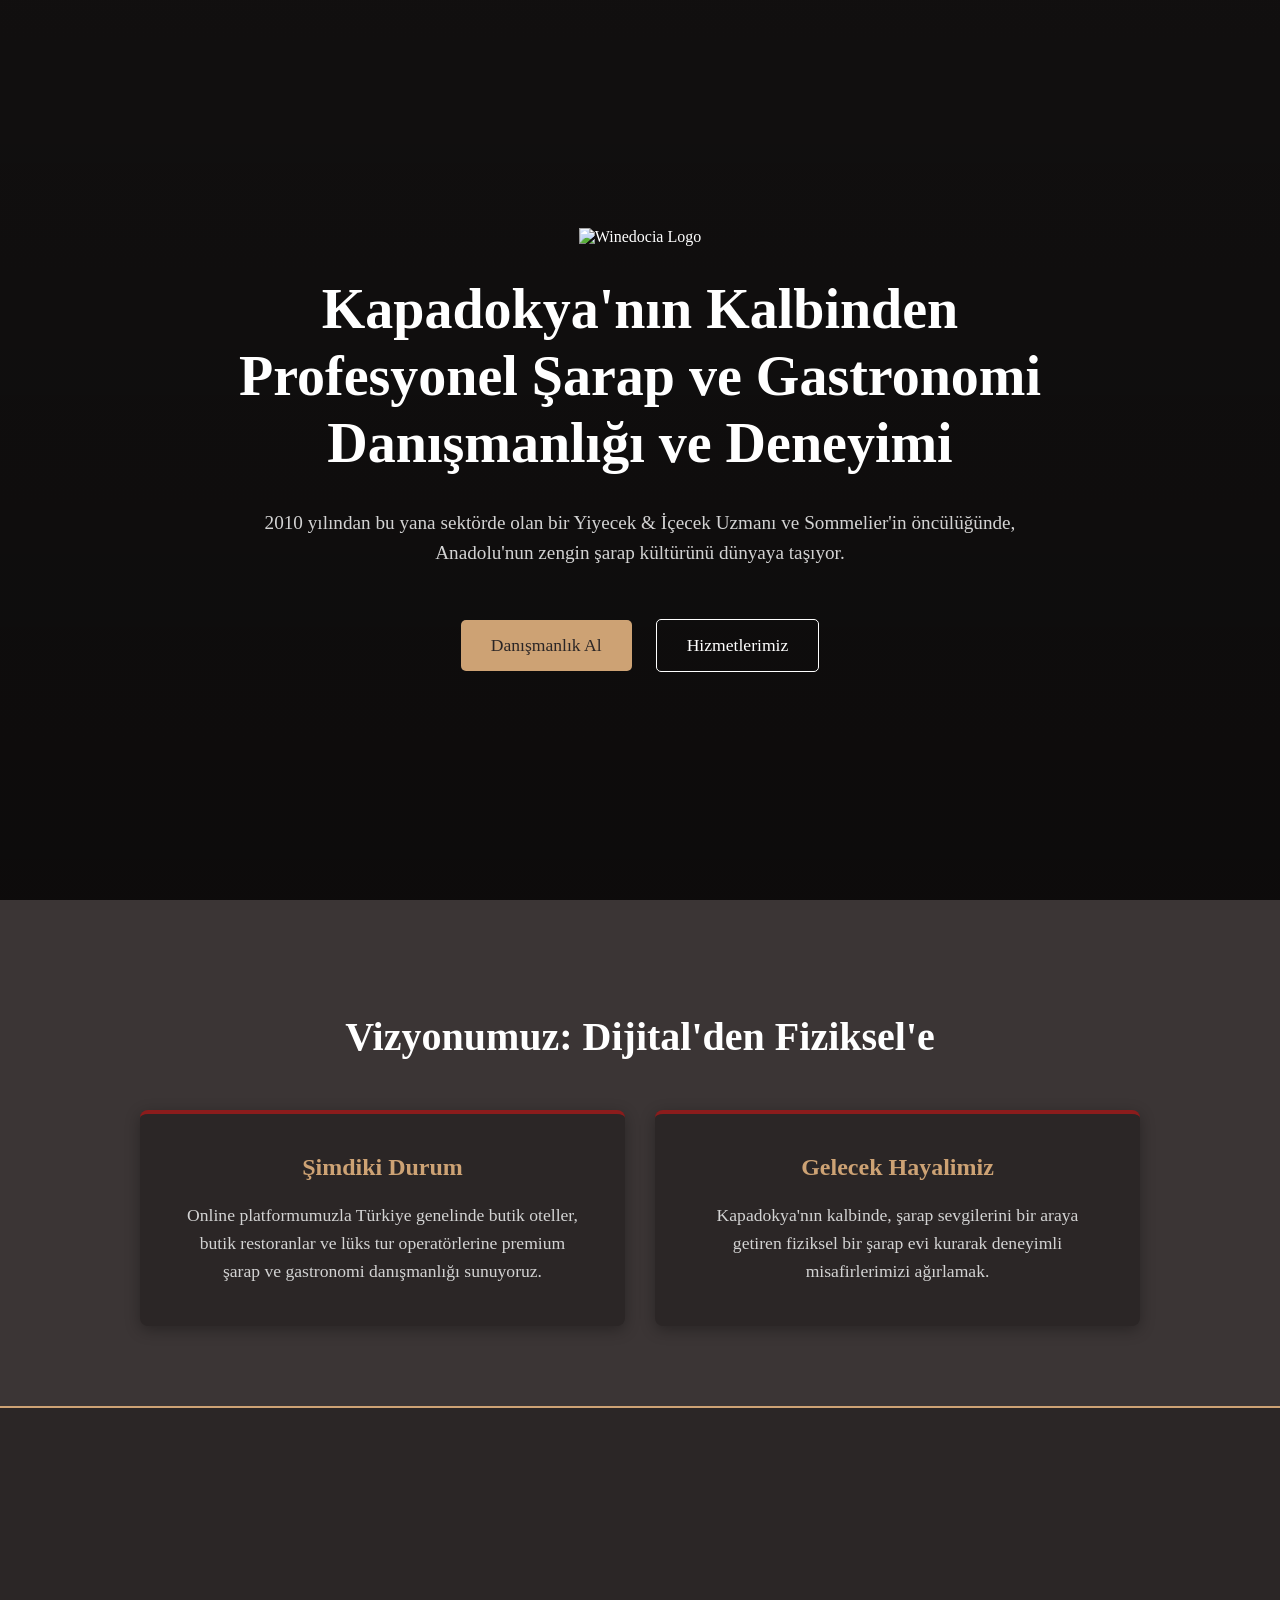
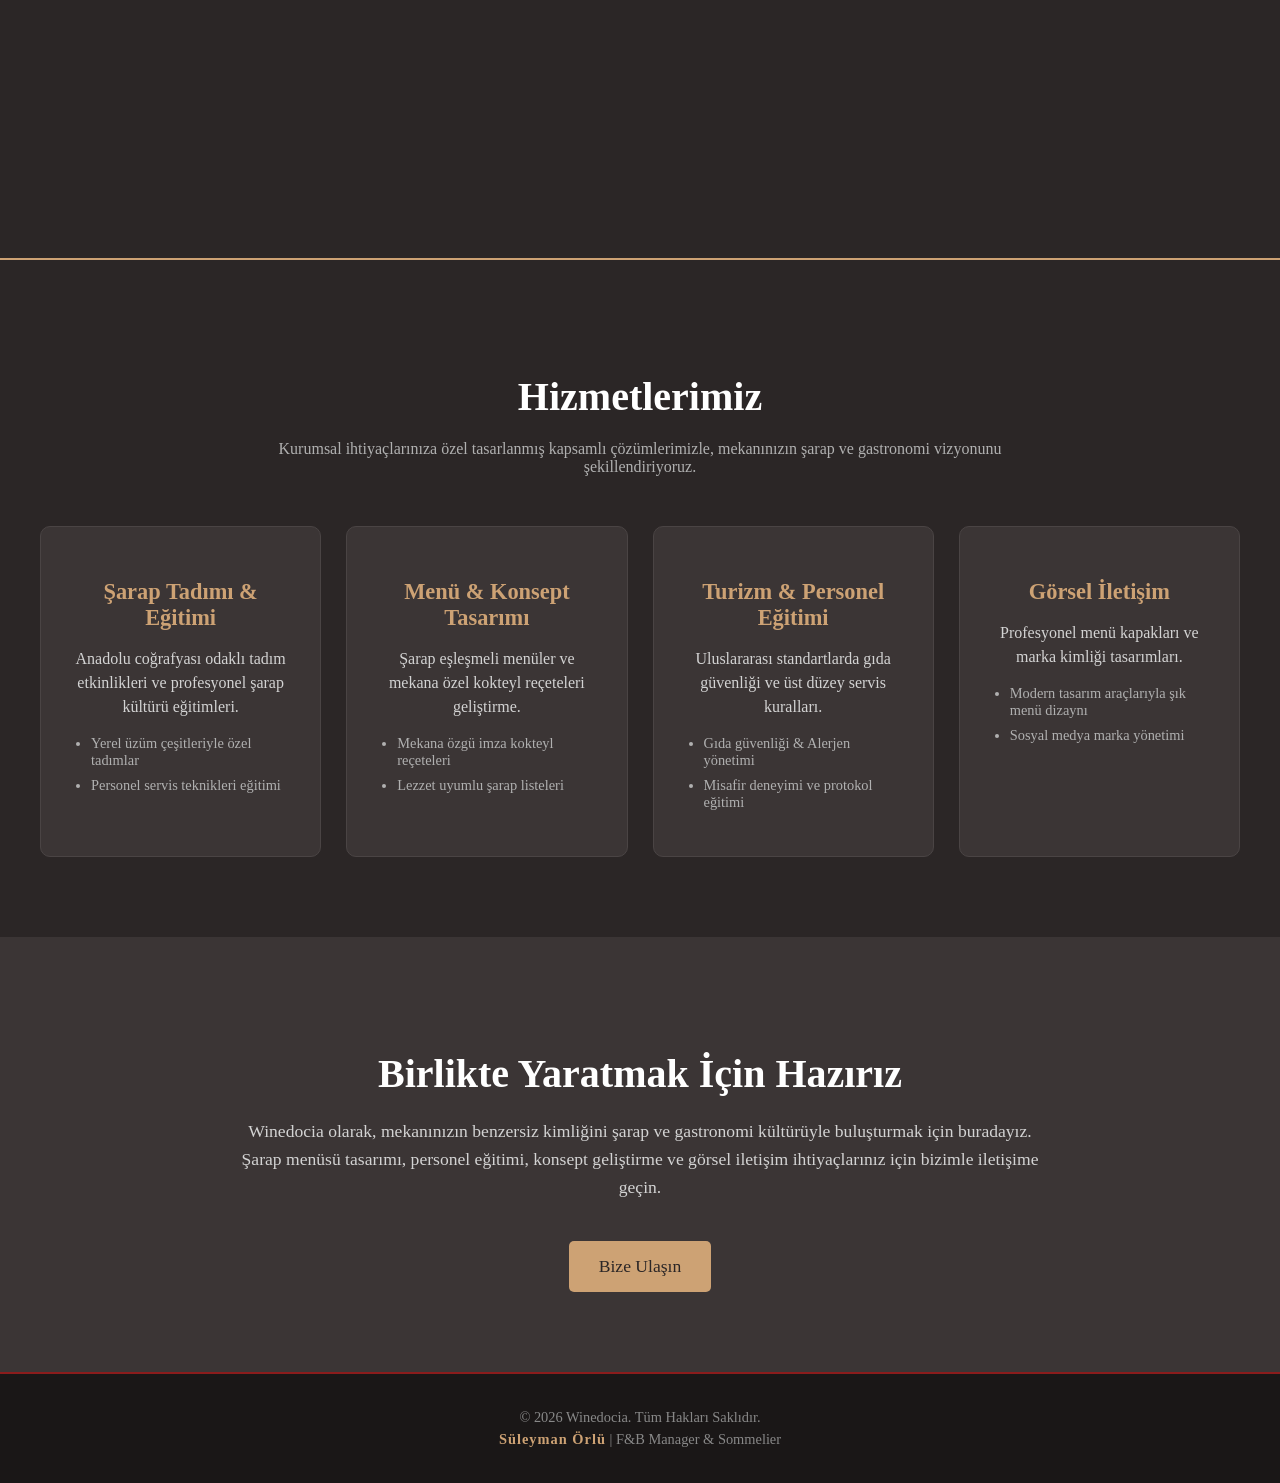
==== index.html @ 6d1f36f5 "index.html" ====
<!DOCTYPE html>
<html lang="tr">
<head>
    <meta charset="UTF-8">
    <meta name="viewport" content="width=device-width, initial-scale=1.0">
    <title>Winedocia | Profesyonel Şarap ve Gastronomi Danışmanlığı</title>
    <style>
        /* --- GENEL SİTE AYARLARI --- */
        body, html {
            margin: 0;
            padding: 0;
            font-family: 'Georgia', serif; 
            background-color: #2b2626; 
            color: #ffffff;
            scroll-behavior: smooth; 
        }

        /* --- GİRİŞ (HERO) BÖLÜMÜ AYARLARI --- */
        .hero-section {
            /* 1. GÖRSEL BURAYA GELECEK: Sizin görselinizin dosya yolunu buraya yazın */
            background-image: linear-gradient(rgba(0, 0, 0, 0.6), rgba(0, 0, 0, 0.7)), url('file://arkaplan.jpg');
            background-size: cover;
            background-position: center;
            height: 100vh; 
            display: flex;
            flex-direction: column;
            justify-content: center;
            align-items: center;
            text-align: center;
            padding: 0 20px;
        }

        .logo-image {
            max-width: 300px; 
            height: auto;
            margin-bottom: 20px;
        }

        .hero-title {
            font-size: 3.5em;
            margin: 10px 0;
            max-width: 900px;
            line-height: 1.2;
        }

        .hero-subtitle {
            font-size: 1.2em;
            max-width: 800px;
            margin: 20px 0;
            line-height: 1.6;
            color: #d3d3d3;
        }

        .button-container {
            margin-top: 30px;
        }

        .btn {
            padding: 15px 30px;
            margin: 0 10px;
            text-decoration: none;
            font-size: 1.1em;
            border-radius: 5px;
            transition: 0.3s;
            cursor: pointer;
            display: inline-block;
        }

        .btn-primary {
            background-color: #cda274; 
            color: #2b2626;
            border: none;
        }

        .btn-primary:hover {
            background-color: #e3b98c;
        }

        .btn-secondary {
            background-color: transparent;
            color: #ffffff;
            border: 1px solid #ffffff;
        }

        .btn-secondary:hover {
            background-color: #ffffff;
            color: #2b2626;
        }

        /* --- VİZYONUMUZ BÖLÜMÜ AYARLARI --- */
        .vision-section {
            padding: 80px 20px;
            background-color: #3b3535; 
            text-align: center;
        }

        .section-title {
            font-size: 2.5em;
            margin-bottom: 50px;
            color: #ffffff;
        }

        .vision-container {
            display: flex;
            flex-wrap: wrap;
            justify-content: center;
            gap: 30px;
            max-width: 1000px;
            margin: 0 auto;
        }

        .vision-box {
            background-color: #2b2626;
            padding: 40px;
            border-radius: 8px;
            flex: 1;
            min-width: 300px;
            border-top: 4px solid #8b1c1c; 
            box-shadow: 0 4px 15px rgba(0,0,0,0.3);
        }

        .vision-box h3 {
            color: #cda274; 
            font-size: 1.5em;
            margin-bottom: 20px;
            margin-top: 0;
        }

        .vision-box p {
            line-height: 1.6;
            color: #d3d3d3;
            font-size: 1.1em;
            margin-bottom: 0;
        }

        /* --- PARALAKS (SABİT GÖRSEL) GEÇİŞİ AYARLARI --- */
        .parallax-break {
            /* 2. GÖRSEL BURAYA GELECEK: Görseli aşağıya da aynı dosya yoluyla ekledim */
            background-image: url('file:///C:/Users/suley/OneDrive/Desktop/F&B/Tasarım/WebSite/Giris.jpg');
            height: 450px; 
            background-attachment: fixed;
            background-position: center;
            background-repeat: no-repeat;
            background-size: cover;
            border-top: 2px solid #cda274;
            border-bottom: 2px solid #cda274;
        }

        /* --- HİZMETLERİMİZ BÖLÜMÜ AYARLARI --- */
        .services-section {
            padding: 80px 20px;
            background-color: #2b2626; 
            text-align: center;
        }

        .services-grid {
            display: grid;
            grid-template-columns: repeat(auto-fit, minmax(250px, 1fr));
            gap: 25px;
            max-width: 1200px;
            margin: 0 auto;
        }

        .service-card {
            background-color: #3b3535;
            padding: 30px;
            border-radius: 10px;
            transition: transform 0.3s ease;
            border: 1px solid #4a4444;
        }

        .service-card:hover {
            transform: translateY(-10px);
            border-color: #cda274;
        }

        .service-card h3 {
            color: #cda274;
            margin-bottom: 15px;
            font-size: 1.4em;
        }

        .service-card p {
            font-size: 1em;
            line-height: 1.5;
            color: #d3d3d3;
        }

        .service-card ul {
            text-align: left;
            padding-left: 20px;
            color: #b0b0b0;
            font-size: 0.9em;
        }
        
        .service-card ul li {
            margin-bottom: 8px;
        }

        /* --- İLETİŞİM BÖLÜMÜ AYARLARI --- */
        .contact-section {
            padding: 80px 20px;
            background-color: #3b3535; 
            text-align: center;
        }

        .contact-content {
            max-width: 800px;
            margin: 0 auto;
        }

        .contact-title {
            font-size: 2.5em;
            color: #ffffff;
            margin-bottom: 20px;
        }

        .contact-text {
            font-size: 1.1em;
            line-height: 1.6;
            color: #d3d3d3;
            margin-bottom: 40px;
        }

        /* --- FOOTER (ALT BİLGİ) AYARLARI --- */
        .footer-section {
            background-color: #1a1717; 
            padding: 30px 20px;
            text-align: center;
            border-top: 2px solid #8b1c1c; 
        }

        .footer-text {
            color: #888888;
            font-size: 0.9em;
            margin: 5px 0;
        }

        .footer-highlight {
            color: #cda274; 
            font-weight: bold;
            letter-spacing: 1px;
        }
    </style>
</head>
<body>

    <section class="hero-section">
        
        <img src="file:///C:/Users/suley/OneDrive/Desktop/F&B/Tasarım/WebSite/Winedocia Logo png.png" alt="Winedocia Logo" class="logo-image">
        
        <h1 class="hero-title">Kapadokya'nın Kalbinden Profesyonel Şarap ve Gastronomi Danışmanlığı ve Deneyimi</h1>
        
        <p class="hero-subtitle">2010 yılından bu yana sektörde olan bir Yiyecek & İçecek Uzmanı ve Sommelier'in öncülüğünde, Anadolu'nun zengin şarap kültürünü dünyaya taşıyor.</p>
        
        <div class="button-container">
            <a href="#iletisim" class="btn btn-primary">Danışmanlık Al</a>
            <a href="#hizmetler" class="btn btn-secondary">Hizmetlerimiz</a>
        </div>

    </section>


    <section id="vizyon" class="vision-section">
        <h2 class="section-title">Vizyonumuz: Dijital'den Fiziksel'e</h2>
        
        <div class="vision-container">
            <div class="vision-box">
                <h3>Şimdiki Durum</h3>
                <p>Online platformumuzla Türkiye genelinde butik oteller, butik restoranlar ve lüks tur operatörlerine premium şarap ve gastronomi danışmanlığı sunuyoruz.</p>
            </div>
            
            <div class="vision-box">
                <h3>Gelecek Hayalimiz</h3>
                <p>Kapadokya'nın kalbinde, şarap sevgilerini bir araya getiren fiziksel bir şarap evi kurarak deneyimli misafirlerimizi ağırlamak.</p>
            </div>
        </div>
    </section>

    <div class="parallax-break"></div>


    <section id="hizmetler" class="services-section">
        <h2 class="section-title">Hizmetlerimiz</h2>
        <p style="max-width: 800px; margin: -30px auto 50px; color: #b0b0b0;">Kurumsal ihtiyaçlarınıza özel tasarlanmış kapsamlı çözümlerimizle, mekanınızın şarap ve gastronomi vizyonunu şekillendiriyoruz.</p>

        <div class="services-grid">
            <div class="service-card">
                <h3>Şarap Tadımı & Eğitimi</h3>
                <p>Anadolu coğrafyası odaklı tadım etkinlikleri ve profesyonel şarap kültürü eğitimleri.</p>
                <ul>
                    <li>Yerel üzüm çeşitleriyle özel tadımlar</li>
                    <li>Personel servis teknikleri eğitimi</li>
                </ul>
            </div>

            <div class="service-card">
                <h3>Menü & Konsept Tasarımı</h3>
                <p>Şarap eşleşmeli menüler ve mekana özel kokteyl reçeteleri geliştirme.</p>
                <ul>
                    <li>Mekana özgü imza kokteyl reçeteleri</li>
                    <li>Lezzet uyumlu şarap listeleri</li>
                </ul>
            </div>

            <div class="service-card">
                <h3>Turizm & Personel Eğitimi</h3>
                <p>Uluslararası standartlarda gıda güvenliği ve üst düzey servis kuralları.</p>
                <ul>
                    <li>Gıda güvenliği & Alerjen yönetimi</li>
                    <li>Misafir deneyimi ve protokol eğitimi</li>
                </ul>
            </div>

            <div class="service-card">
                <h3>Görsel İletişim</h3>
                <p>Profesyonel menü kapakları ve marka kimliği tasarımları.</p>
                <ul>
                    <li>Modern tasarım araçlarıyla şık menü dizaynı</li>
                    <li>Sosyal medya marka yönetimi</li>
                </ul>
            </div>
        </div>
    </section>


    <section id="iletisim" class="contact-section">
        <div class="contact-content">
            <h2 class="contact-title">Birlikte Yaratmak İçin Hazırız</h2>
            <p class="contact-text">Winedocia olarak, mekanınızın benzersiz kimliğini şarap ve gastronomi kültürüyle buluşturmak için buradayız. Şarap menüsü tasarımı, personel eğitimi, konsept geliştirme ve görsel iletişim ihtiyaçlarınız için bizimle iletişime geçin.</p>
            
            <a href="mailto:info@winedocia.com" class="btn btn-primary">Bize Ulaşın</a>
        </div>
    </section>


    <footer class="footer-section">
        <p class="footer-text">© 2026 Winedocia. Tüm Hakları Saklıdır.</p>
        <p class="footer-text"><span class="footer-highlight">Süleyman Örlü</span> | F&B Manager & Sommelier</p>
    </footer>

</body>
</html>
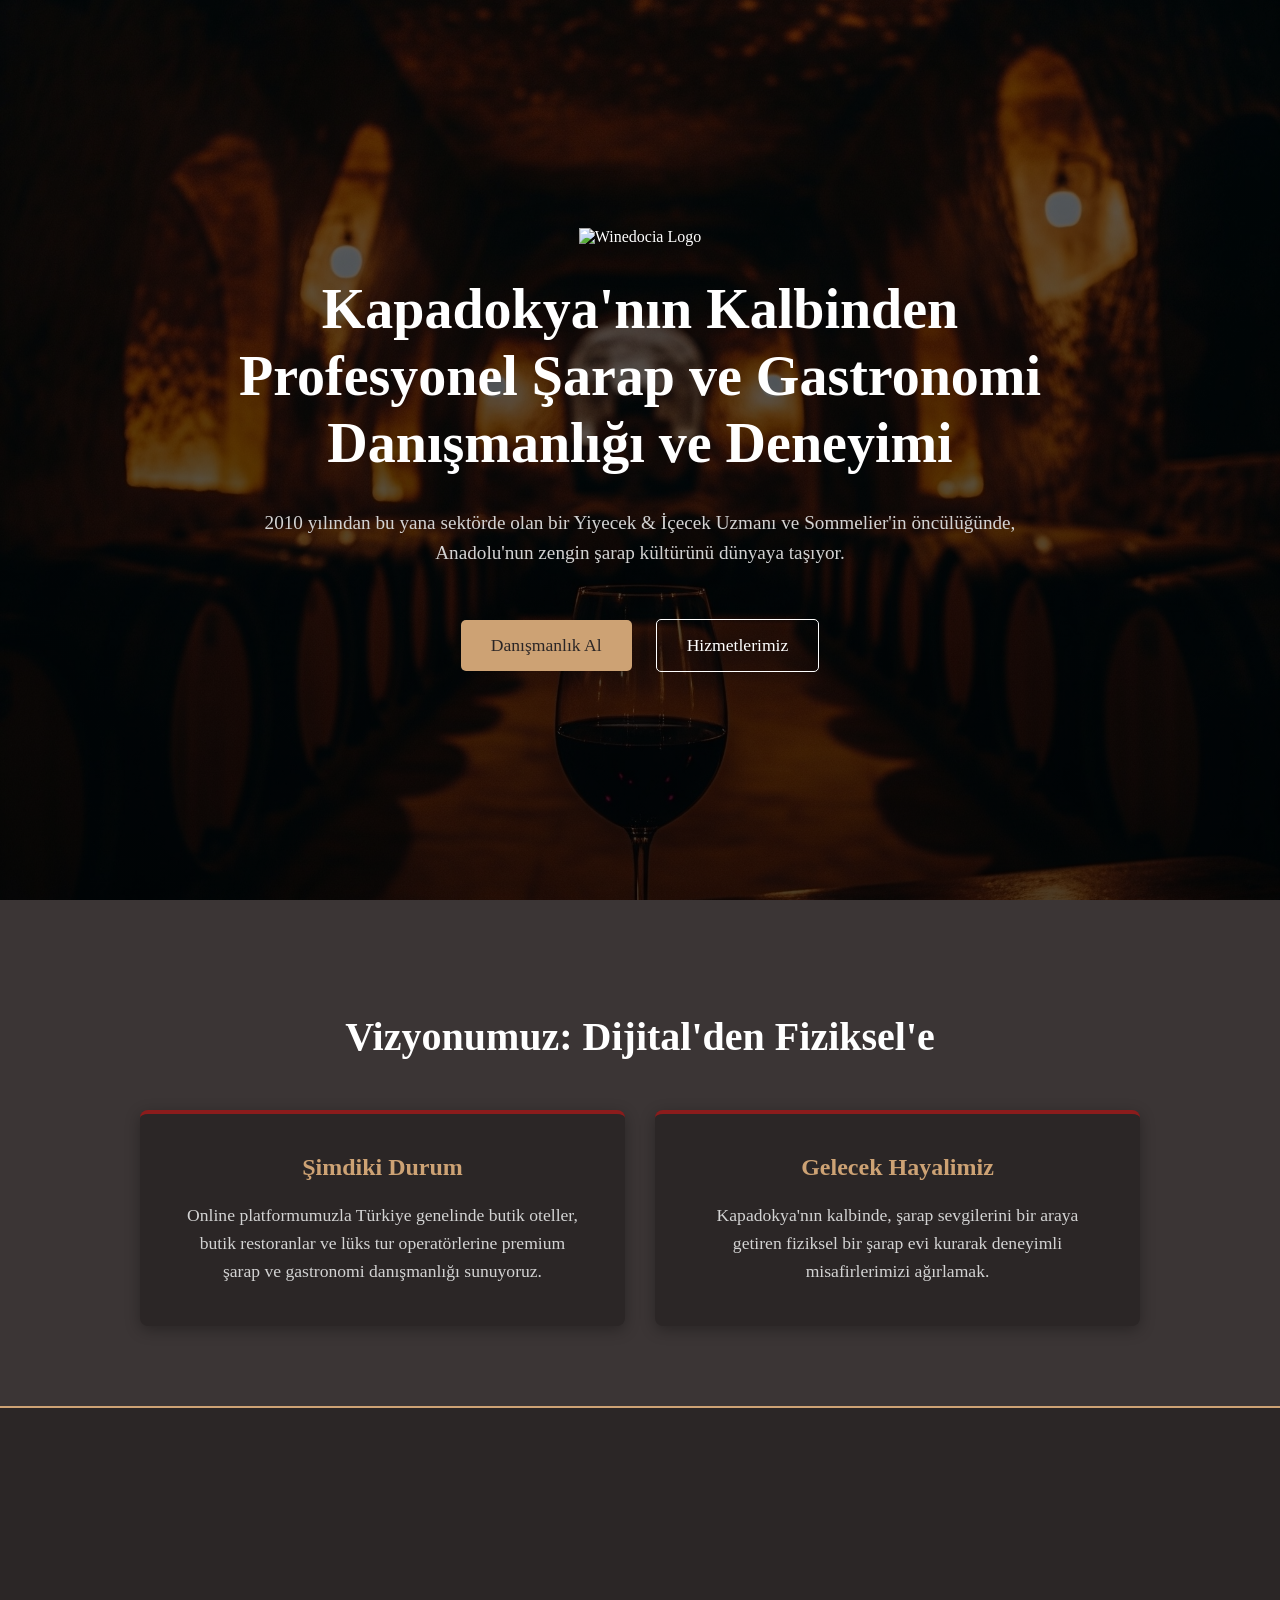
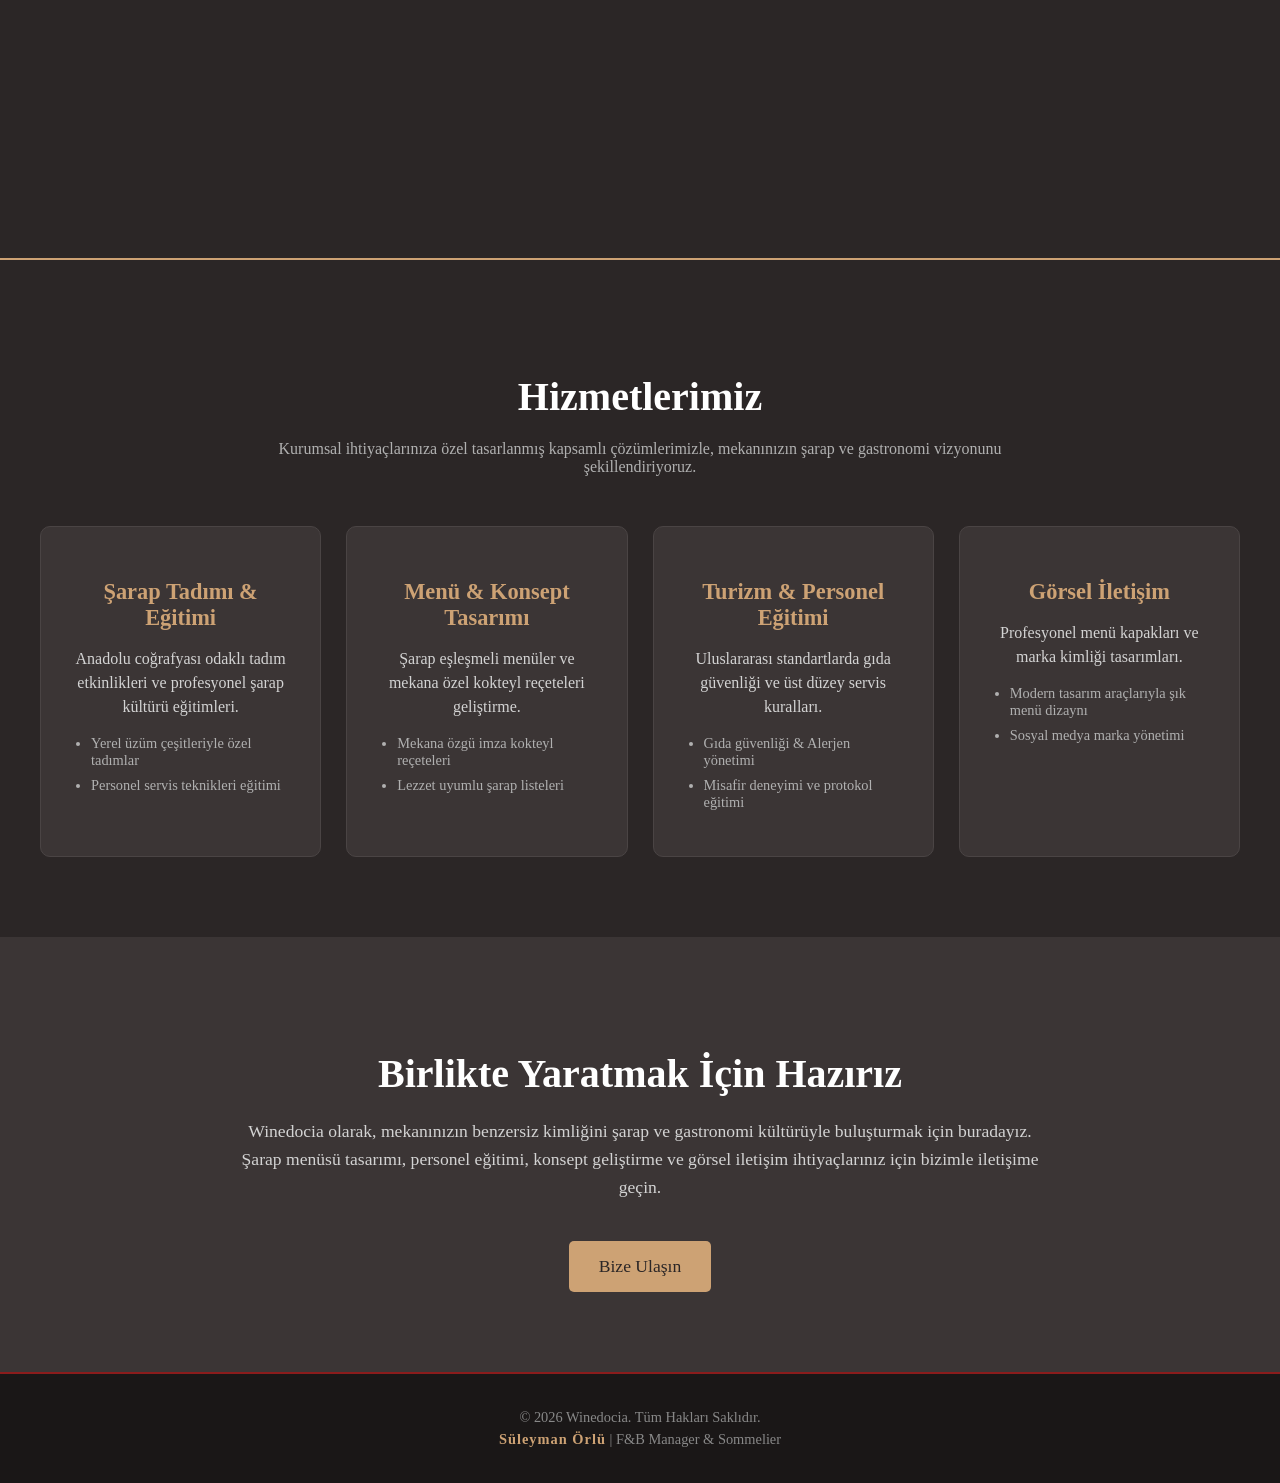
==== commit 018dca5d: "index.html" ====
--- a/index.html
+++ b/index.html
@@ -18,7 +18,7 @@
         /* --- GİRİŞ (HERO) BÖLÜMÜ AYARLARI --- */
         .hero-section {
             /* 1. GÖRSEL BURAYA GELECEK: Sizin görselinizin dosya yolunu buraya yazın */
-            background-image: linear-gradient(rgba(0, 0, 0, 0.6), rgba(0, 0, 0, 0.7)), url('file://arkaplan.jpg');
+            background-image: linear-gradient(rgba(0, 0, 0, 0.6), rgba(0, 0, 0, 0.7)), url('arkaplan.jpg');
             background-size: cover;
             background-position: center;
             height: 100vh; 
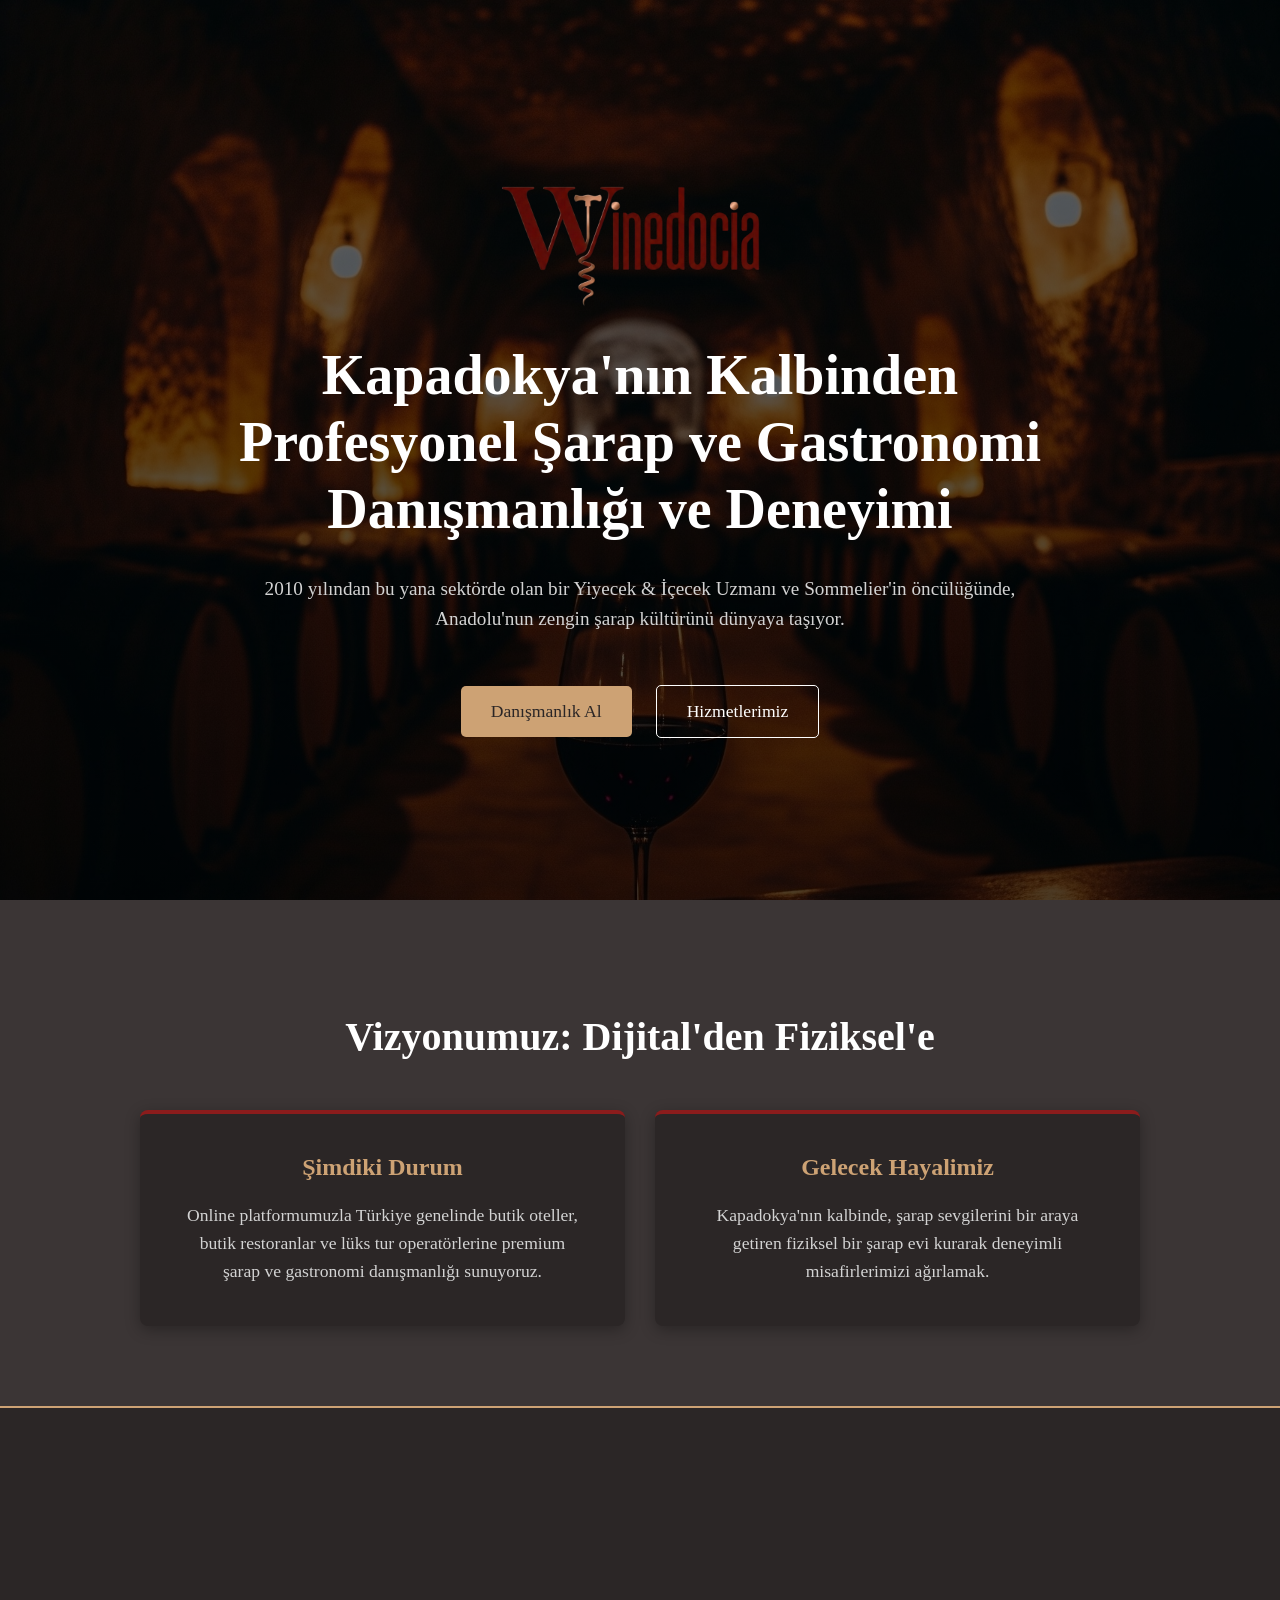
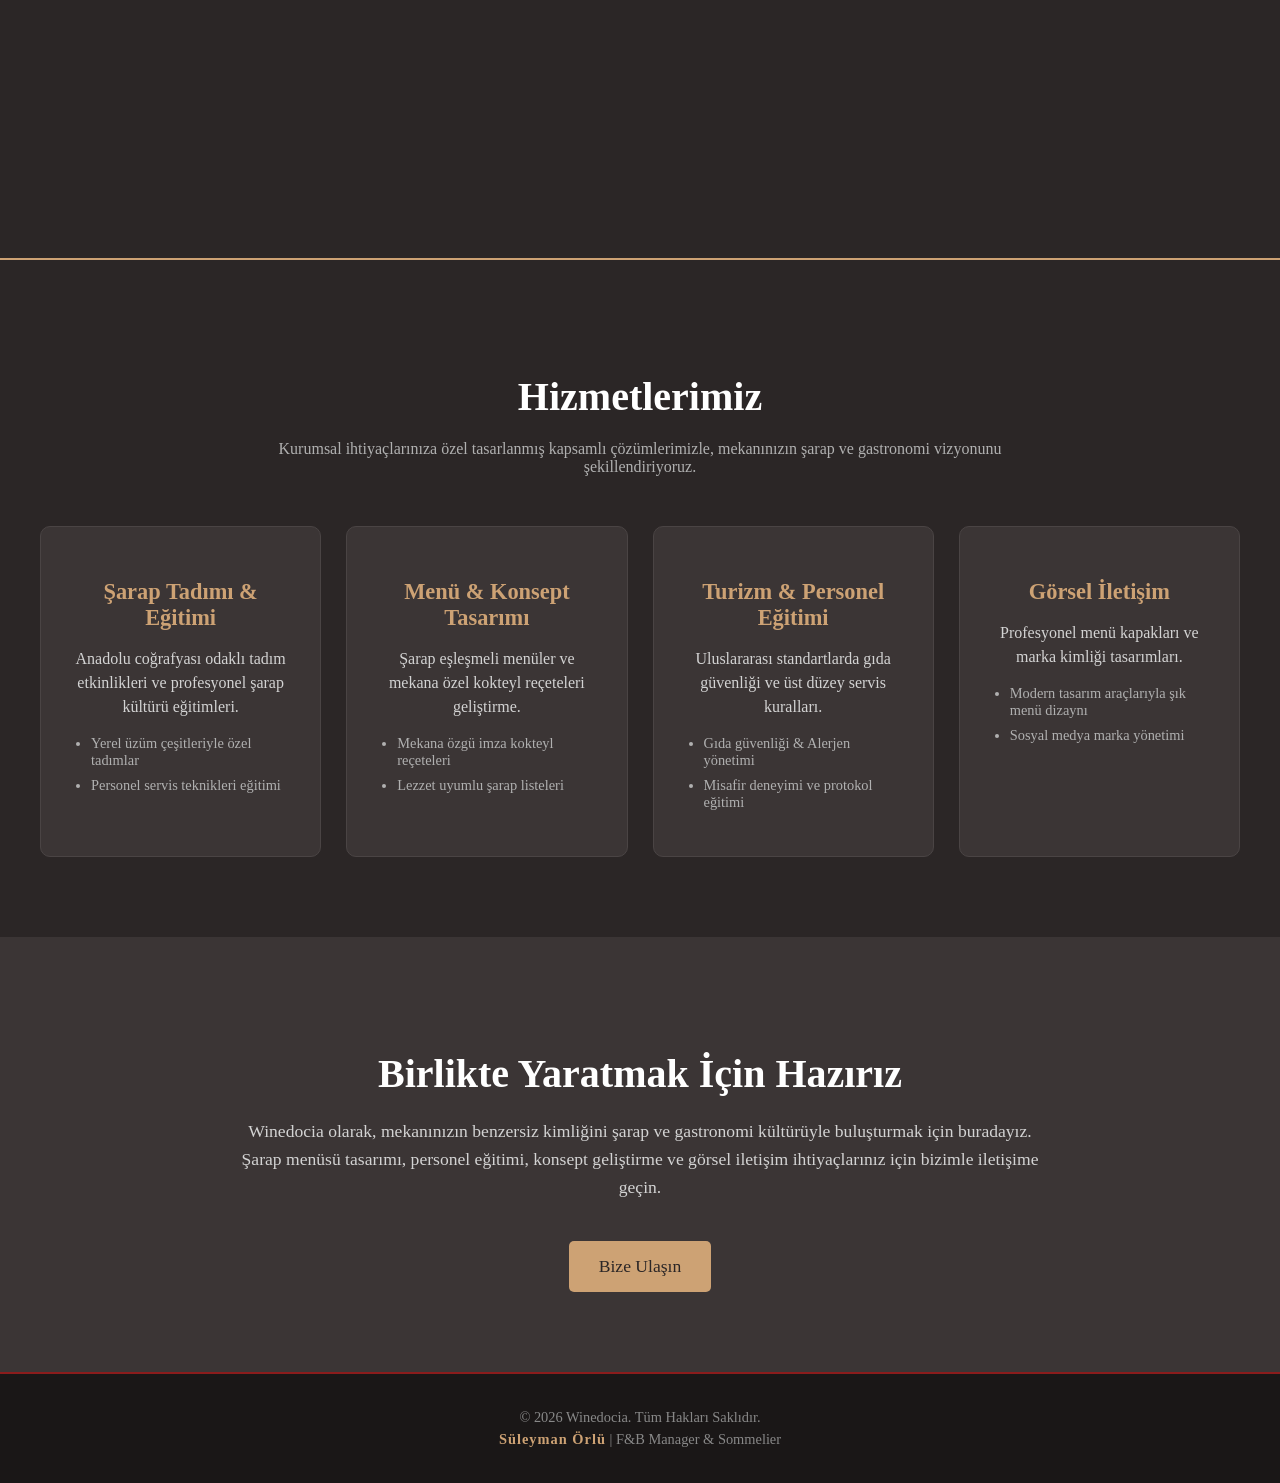
==== commit b83d5fe7: "index.html" ====
--- a/index.html
+++ b/index.html
@@ -136,7 +136,7 @@
         /* --- PARALAKS (SABİT GÖRSEL) GEÇİŞİ AYARLARI --- */
         .parallax-break {
             /* 2. GÖRSEL BURAYA GELECEK: Görseli aşağıya da aynı dosya yoluyla ekledim */
-            background-image: url('file:///C:/Users/suley/OneDrive/Desktop/F&B/Tasarım/WebSite/Giris.jpg');
+            background-image: url('Giris.jpg');
             height: 450px; 
             background-attachment: fixed;
             background-position: center;
@@ -247,7 +247,7 @@
 
     <section class="hero-section">
         
-        <img src="file:///C:/Users/suley/OneDrive/Desktop/F&B/Tasarım/WebSite/Winedocia Logo png.png" alt="Winedocia Logo" class="logo-image">
+        <img src="Winedocia Logo png.png" alt="Winedocia Logo" class="logo-image">
         
         <h1 class="hero-title">Kapadokya'nın Kalbinden Profesyonel Şarap ve Gastronomi Danışmanlığı ve Deneyimi</h1>
         
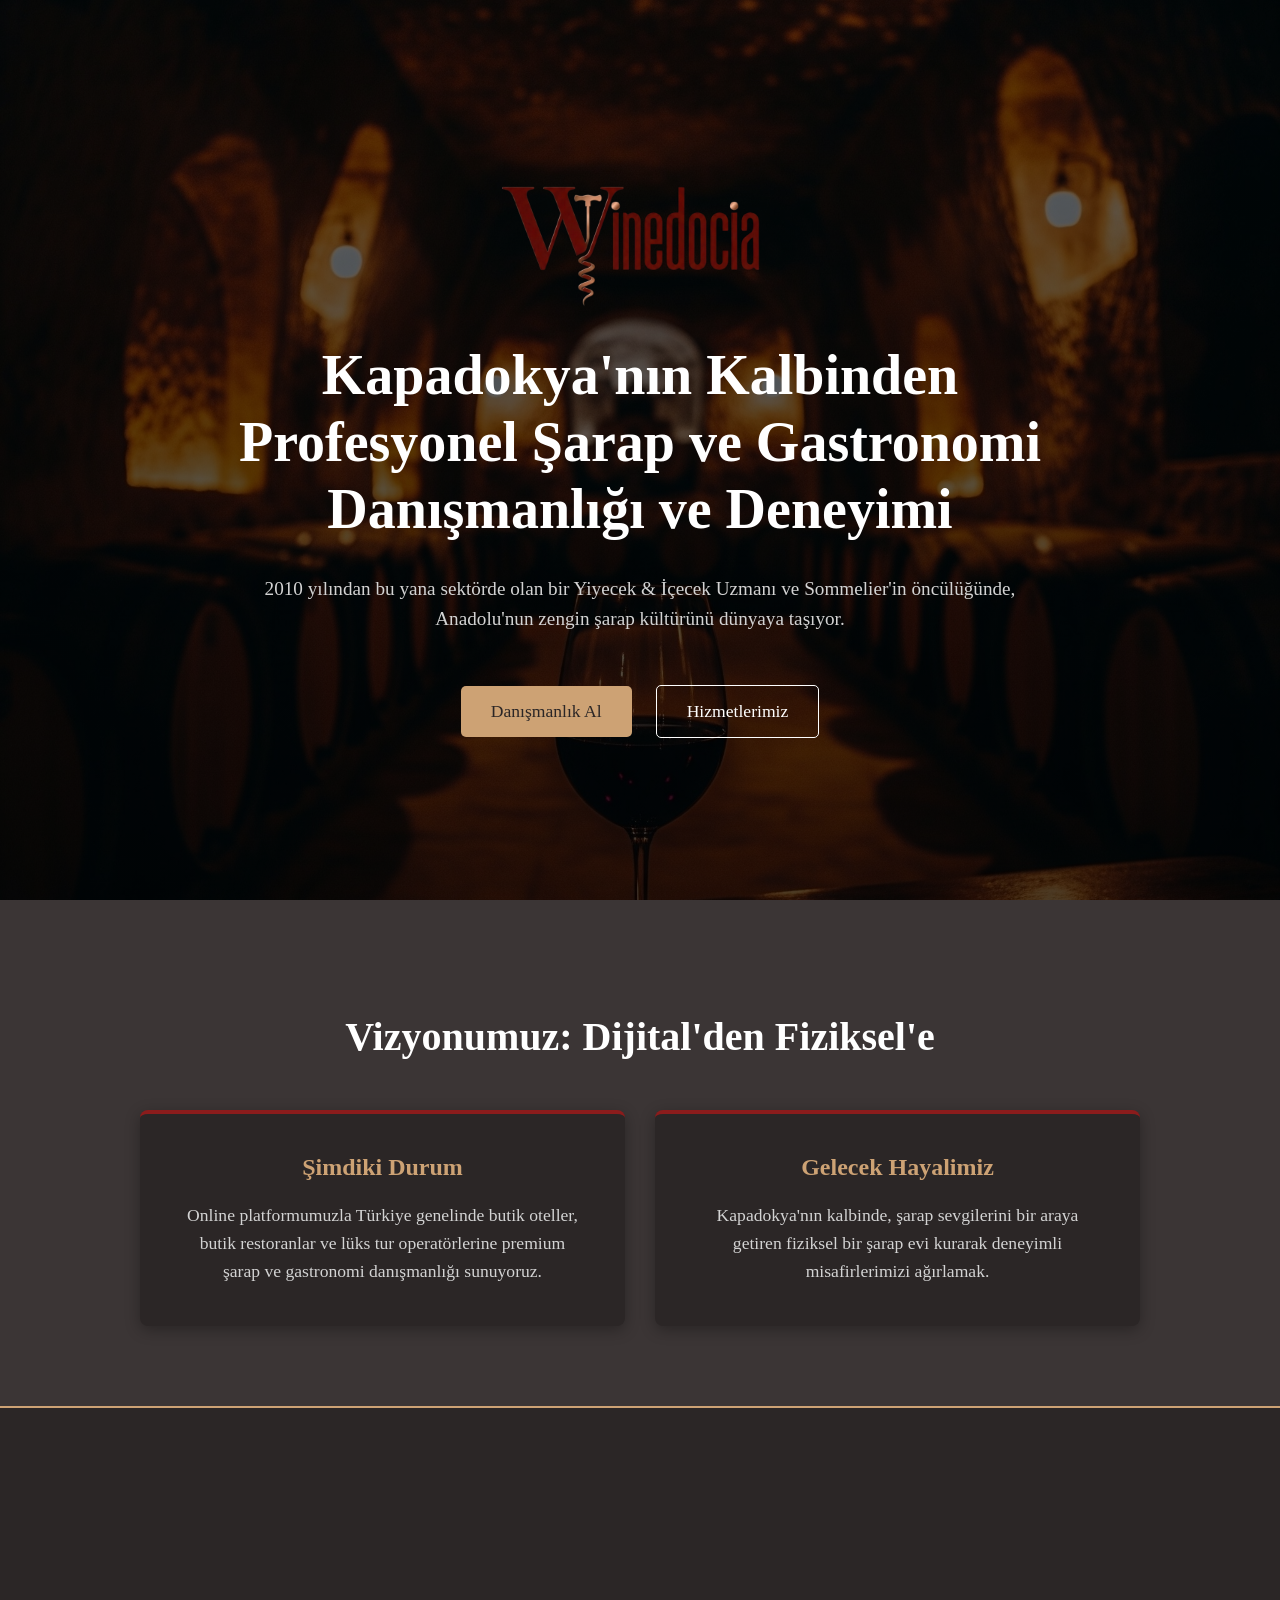
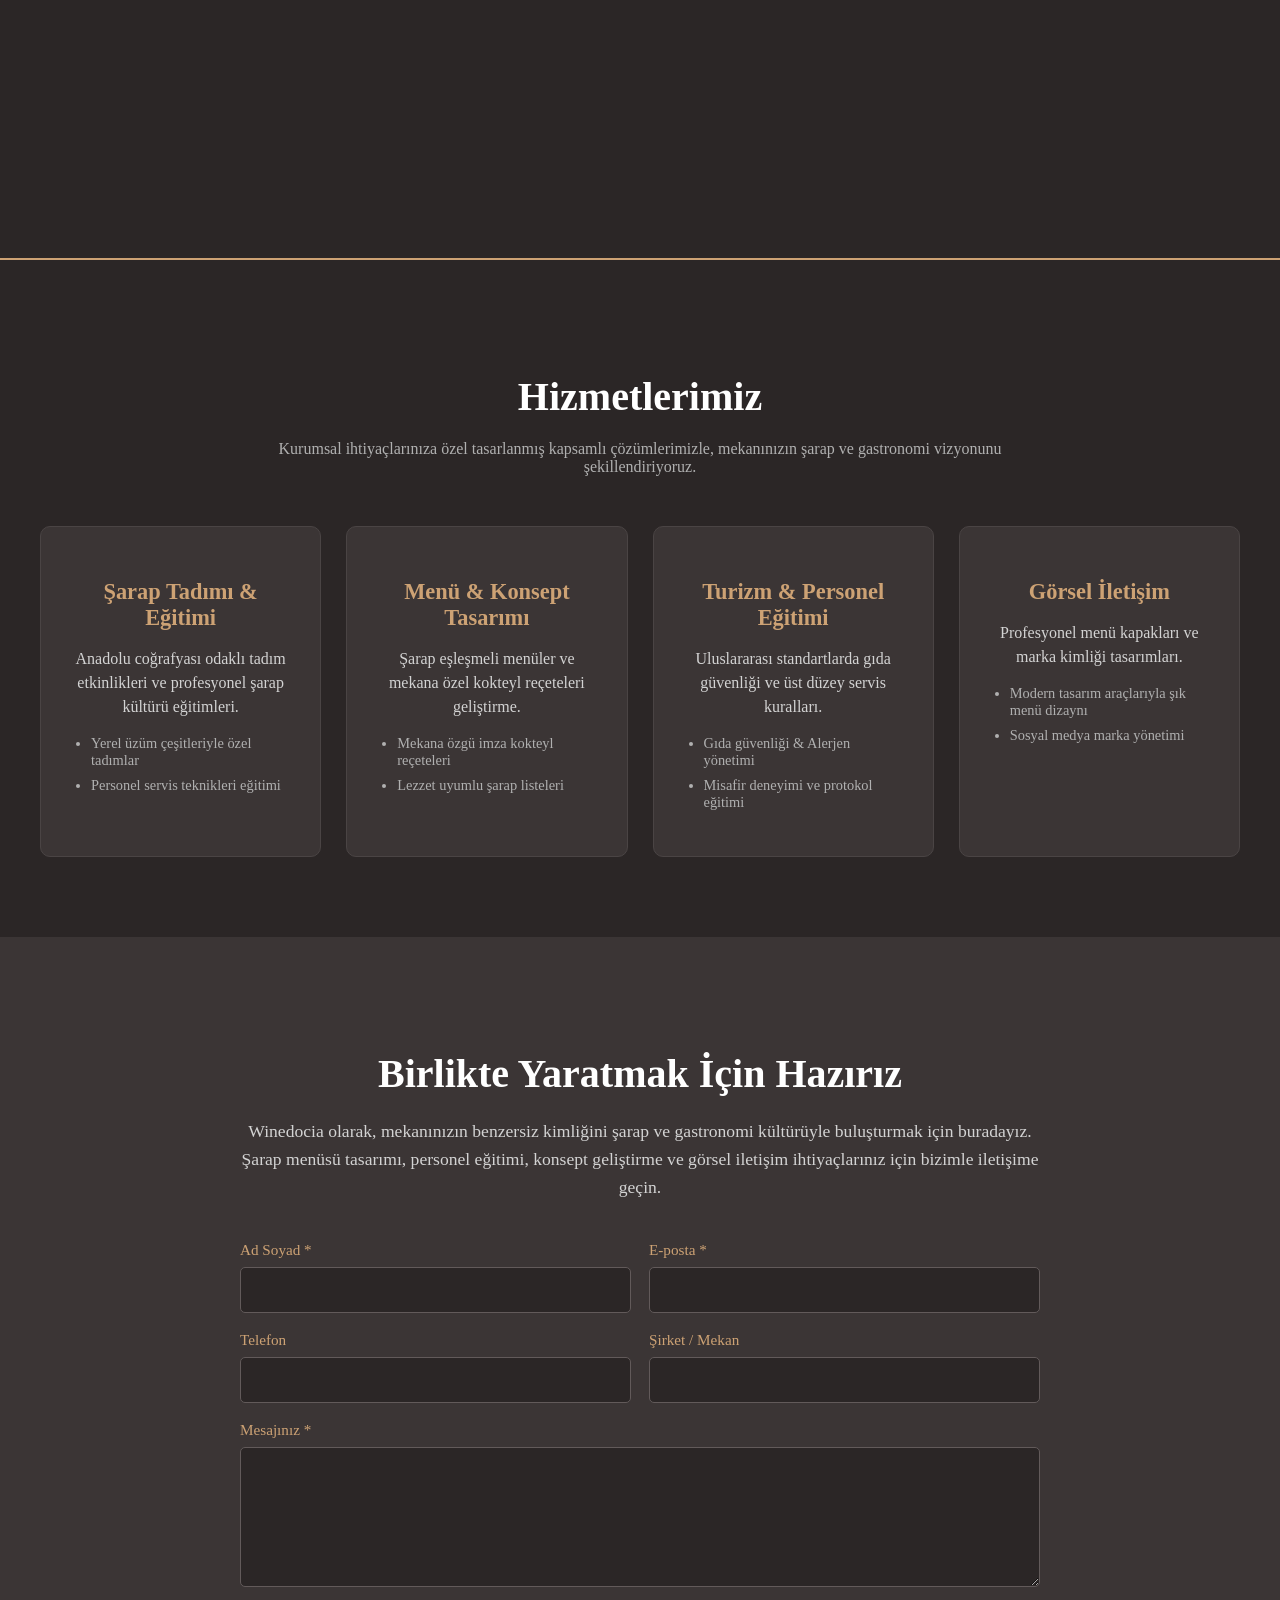
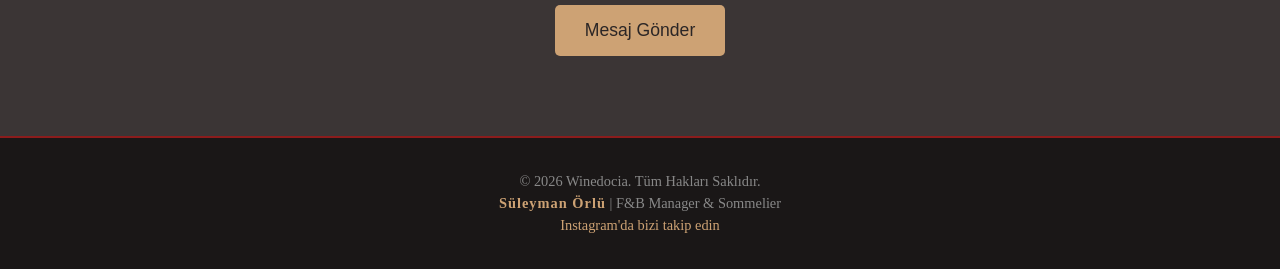
==== commit 290baeff: "Add Instagram link and contact form Co-authored-by: Copilot App <223556219+Copilot@users.noreply.git" ====
--- a/index.html
+++ b/index.html
@@ -136,7 +136,7 @@
         /* --- PARALAKS (SABİT GÖRSEL) GEÇİŞİ AYARLARI --- */
         .parallax-break {
             /* 2. GÖRSEL BURAYA GELECEK: Görseli aşağıya da aynı dosya yoluyla ekledim */
-            background-image: url('Giris.jpg');
+            background-image: url('giris.jpg');
             height: 450px; 
             background-attachment: fixed;
             background-position: center;
@@ -222,6 +222,58 @@
             margin-bottom: 40px;
         }
 
+        .contact-form {
+            display: grid;
+            gap: 18px;
+            text-align: left;
+            margin: 0 auto;
+        }
+
+        .form-row {
+            display: grid;
+            grid-template-columns: repeat(2, 1fr);
+            gap: 18px;
+        }
+
+        .form-field {
+            display: flex;
+            flex-direction: column;
+            gap: 8px;
+        }
+
+        .form-field label {
+            color: #cda274;
+            font-size: 0.95em;
+        }
+
+        .form-field input,
+        .form-field textarea {
+            box-sizing: border-box;
+            width: 100%;
+            padding: 13px;
+            border: 1px solid #625a5a;
+            border-radius: 5px;
+            background-color: #2b2626;
+            color: #ffffff;
+            font: inherit;
+        }
+
+        .form-field textarea {
+            min-height: 140px;
+            resize: vertical;
+        }
+
+        .form-field input:focus,
+        .form-field textarea:focus {
+            outline: 2px solid #cda274;
+            outline-offset: 1px;
+        }
+
+        .contact-form .btn {
+            justify-self: center;
+            border: none;
+        }
+
         /* --- FOOTER (ALT BİLGİ) AYARLARI --- */
         .footer-section {
             background-color: #1a1717; 
@@ -240,6 +292,30 @@
             color: #cda274; 
             font-weight: bold;
             letter-spacing: 1px;
+        }
+
+        .instagram-link {
+            color: #cda274;
+            text-decoration: none;
+        }
+
+        .instagram-link:hover {
+            color: #e3b98c;
+            text-decoration: underline;
+        }
+
+        @media (max-width: 600px) {
+            .hero-title {
+                font-size: 2.5em;
+            }
+
+            .form-row {
+                grid-template-columns: 1fr;
+            }
+
+            .btn {
+                margin: 5px;
+            }
         }
     </style>
 </head>
@@ -329,7 +405,35 @@
             <h2 class="contact-title">Birlikte Yaratmak İçin Hazırız</h2>
             <p class="contact-text">Winedocia olarak, mekanınızın benzersiz kimliğini şarap ve gastronomi kültürüyle buluşturmak için buradayız. Şarap menüsü tasarımı, personel eğitimi, konsept geliştirme ve görsel iletişim ihtiyaçlarınız için bizimle iletişime geçin.</p>
             
-            <a href="mailto:info@winedocia.com" class="btn btn-primary">Bize Ulaşın</a>
+            <form class="contact-form" action="https://formsubmit.co/info@winedocia.com" method="POST">
+                <input type="hidden" name="_subject" value="Winedocia web sitesi iletişim formu">
+                <input type="hidden" name="_template" value="table">
+                <div class="form-row">
+                    <div class="form-field">
+                        <label for="name">Ad Soyad *</label>
+                        <input type="text" id="name" name="name" autocomplete="name" required>
+                    </div>
+                    <div class="form-field">
+                        <label for="email">E-posta *</label>
+                        <input type="email" id="email" name="email" autocomplete="email" required>
+                    </div>
+                </div>
+                <div class="form-row">
+                    <div class="form-field">
+                        <label for="phone">Telefon</label>
+                        <input type="tel" id="phone" name="phone" autocomplete="tel">
+                    </div>
+                    <div class="form-field">
+                        <label for="company">Şirket / Mekan</label>
+                        <input type="text" id="company" name="company" autocomplete="organization">
+                    </div>
+                </div>
+                <div class="form-field">
+                    <label for="message">Mesajınız *</label>
+                    <textarea id="message" name="message" required></textarea>
+                </div>
+                <button type="submit" class="btn btn-primary">Mesaj Gönder</button>
+            </form>
         </div>
     </section>
 
@@ -337,6 +441,7 @@
     <footer class="footer-section">
         <p class="footer-text">© 2026 Winedocia. Tüm Hakları Saklıdır.</p>
         <p class="footer-text"><span class="footer-highlight">Süleyman Örlü</span> | F&B Manager & Sommelier</p>
+        <p class="footer-text"><a class="instagram-link" href="https://instagram.com/winedocia" target="_blank" rel="noopener noreferrer">Instagram'da bizi takip edin</a></p>
     </footer>
 
 </body>
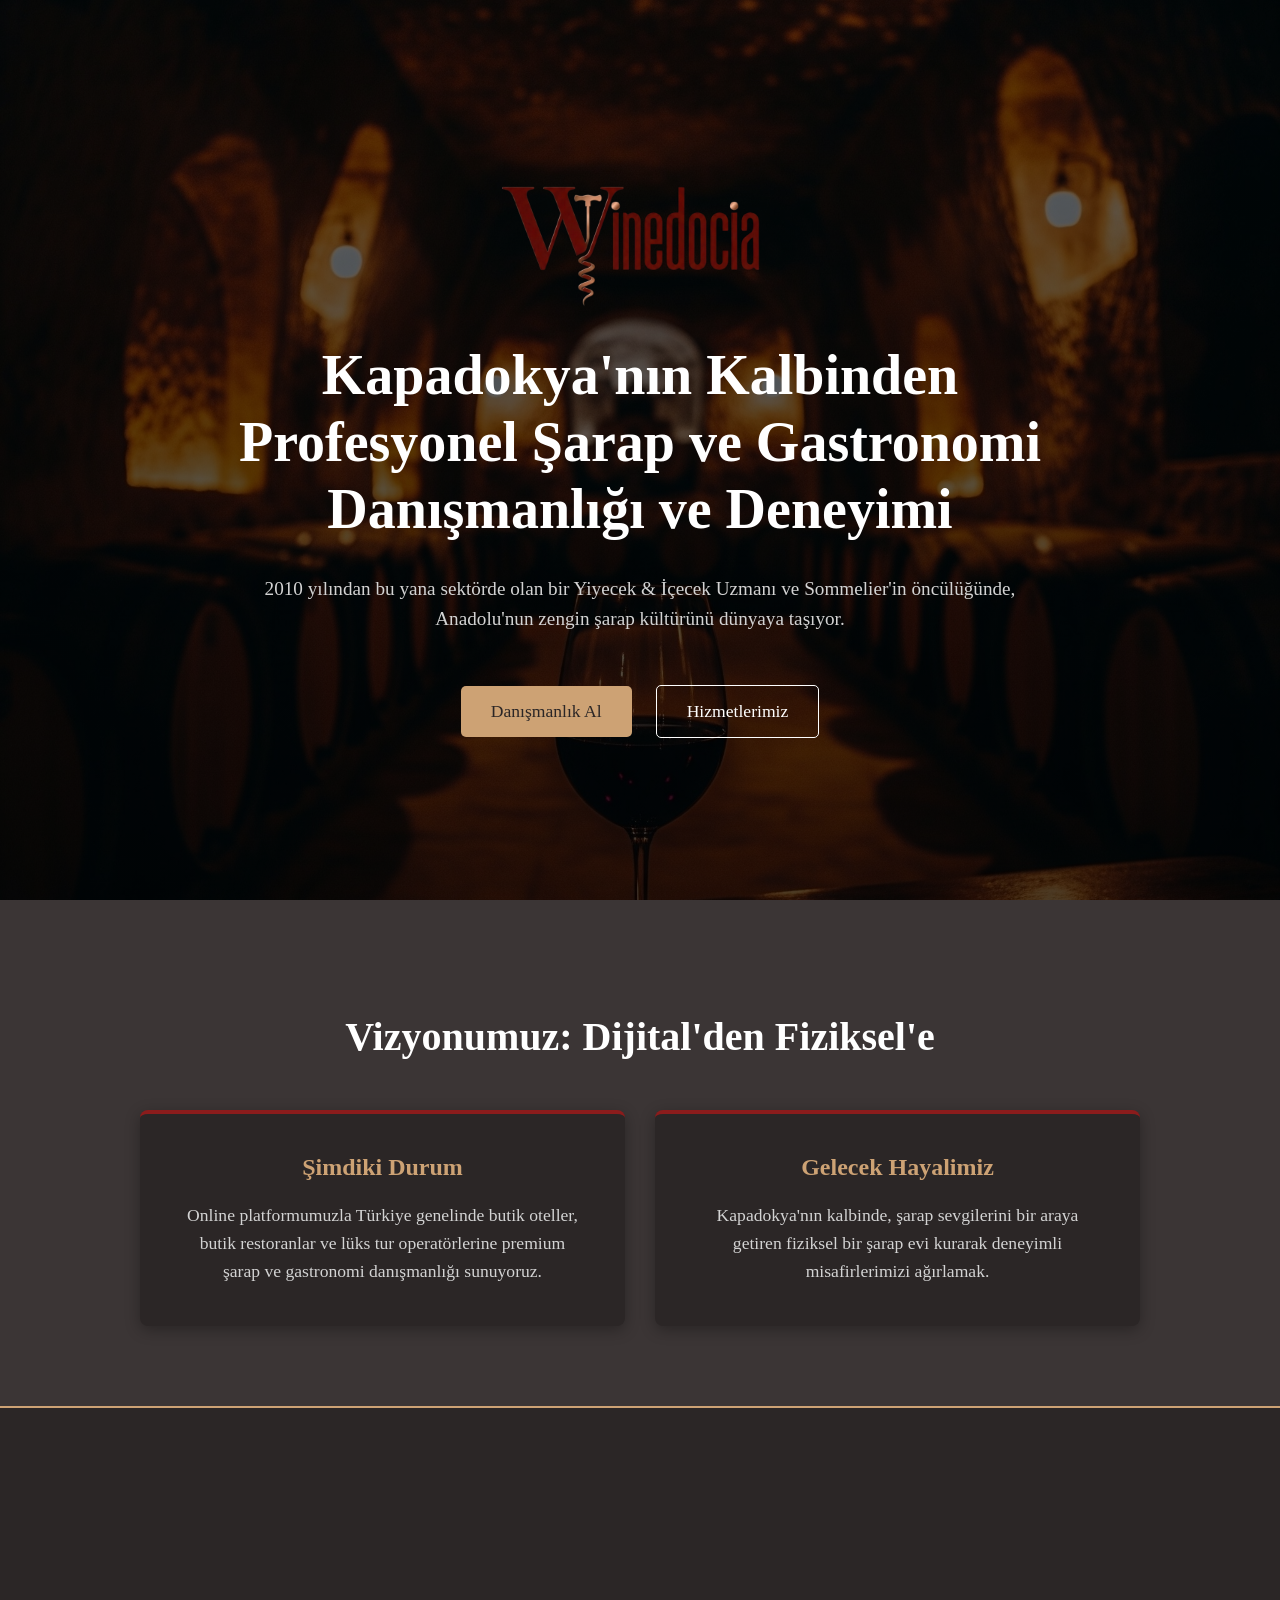
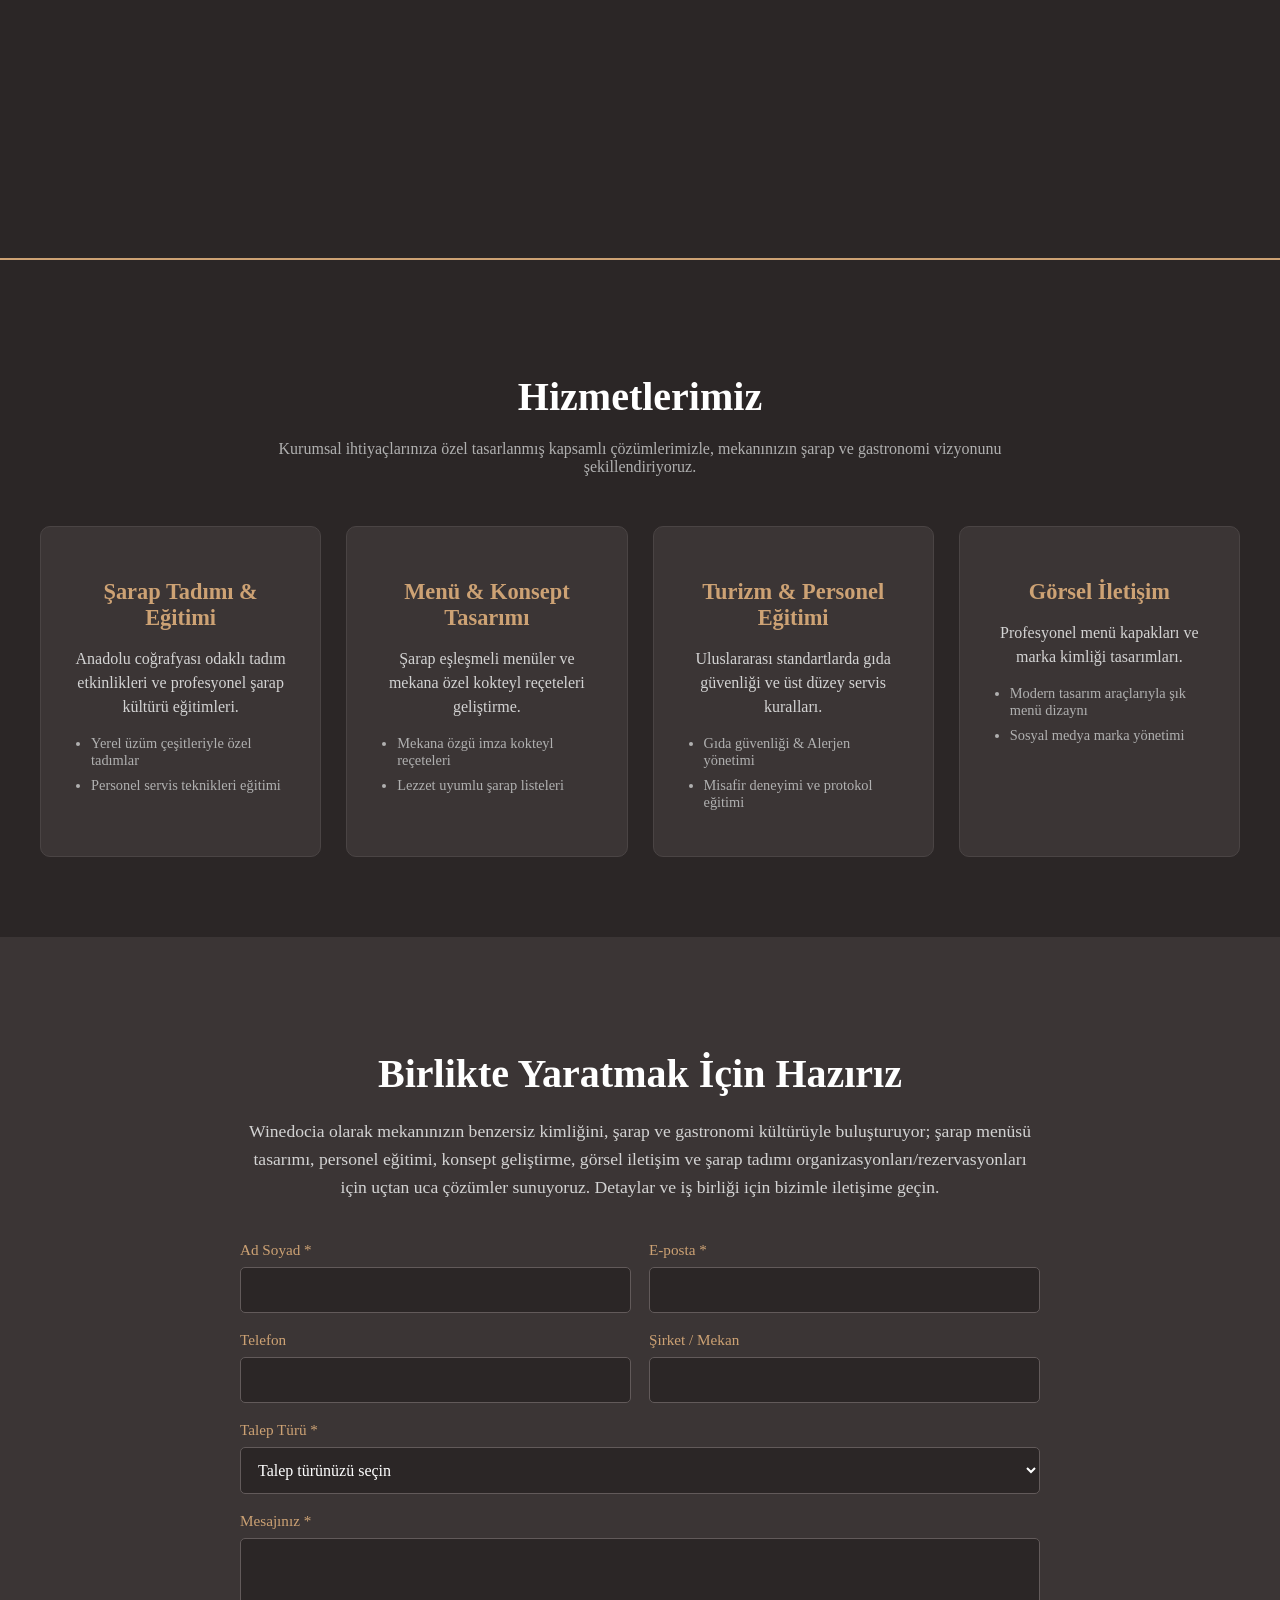
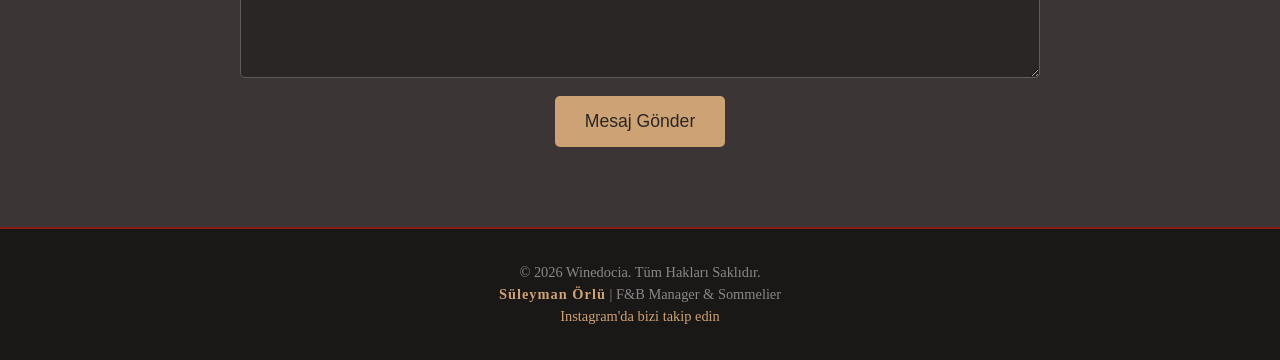
==== commit e696e655: "Refine contact request form Co-authored-by: Copilot App <223556219+Copilot@users.noreply.github.com>" ====
--- a/index.html
+++ b/index.html
@@ -247,6 +247,7 @@
         }
 
         .form-field input,
+        .form-field select,
         .form-field textarea {
             box-sizing: border-box;
             width: 100%;
@@ -258,12 +259,17 @@
             font: inherit;
         }
 
+        .form-field select {
+            appearance: auto;
+        }
+
         .form-field textarea {
             min-height: 140px;
             resize: vertical;
         }
 
         .form-field input:focus,
+        .form-field select:focus,
         .form-field textarea:focus {
             outline: 2px solid #cda274;
             outline-offset: 1px;
@@ -403,7 +409,7 @@
     <section id="iletisim" class="contact-section">
         <div class="contact-content">
             <h2 class="contact-title">Birlikte Yaratmak İçin Hazırız</h2>
-            <p class="contact-text">Winedocia olarak, mekanınızın benzersiz kimliğini şarap ve gastronomi kültürüyle buluşturmak için buradayız. Şarap menüsü tasarımı, personel eğitimi, konsept geliştirme ve görsel iletişim ihtiyaçlarınız için bizimle iletişime geçin.</p>
+            <p class="contact-text">Winedocia olarak mekanınızın benzersiz kimliğini, şarap ve gastronomi kültürüyle buluşturuyor; şarap menüsü tasarımı, personel eğitimi, konsept geliştirme, görsel iletişim ve şarap tadımı organizasyonları/rezervasyonları için uçtan uca çözümler sunuyoruz. Detaylar ve iş birliği için bizimle iletişime geçin.</p>
             
             <form class="contact-form" action="https://formsubmit.co/info@winedocia.com" method="POST">
                 <input type="hidden" name="_subject" value="Winedocia web sitesi iletişim formu">
@@ -429,6 +435,17 @@
                     </div>
                 </div>
                 <div class="form-field">
+                    <label for="request-type">Talep Türü *</label>
+                    <select id="request-type" name="request_type" required>
+                        <option value="" disabled selected>Talep türünüzü seçin</option>
+                        <option value="Şarap Menüsü">Şarap Menüsü</option>
+                        <option value="Danışmanlık">Danışmanlık</option>
+                        <option value="Tadım Rezervasyonu">Tadım Rezervasyonu</option>
+                        <option value="Personel Eğitimi">Personel Eğitimi</option>
+                        <option value="Diğer">Diğer</option>
+                    </select>
+                </div>
+                <div class="form-field">
                     <label for="message">Mesajınız *</label>
                     <textarea id="message" name="message" required></textarea>
                 </div>
